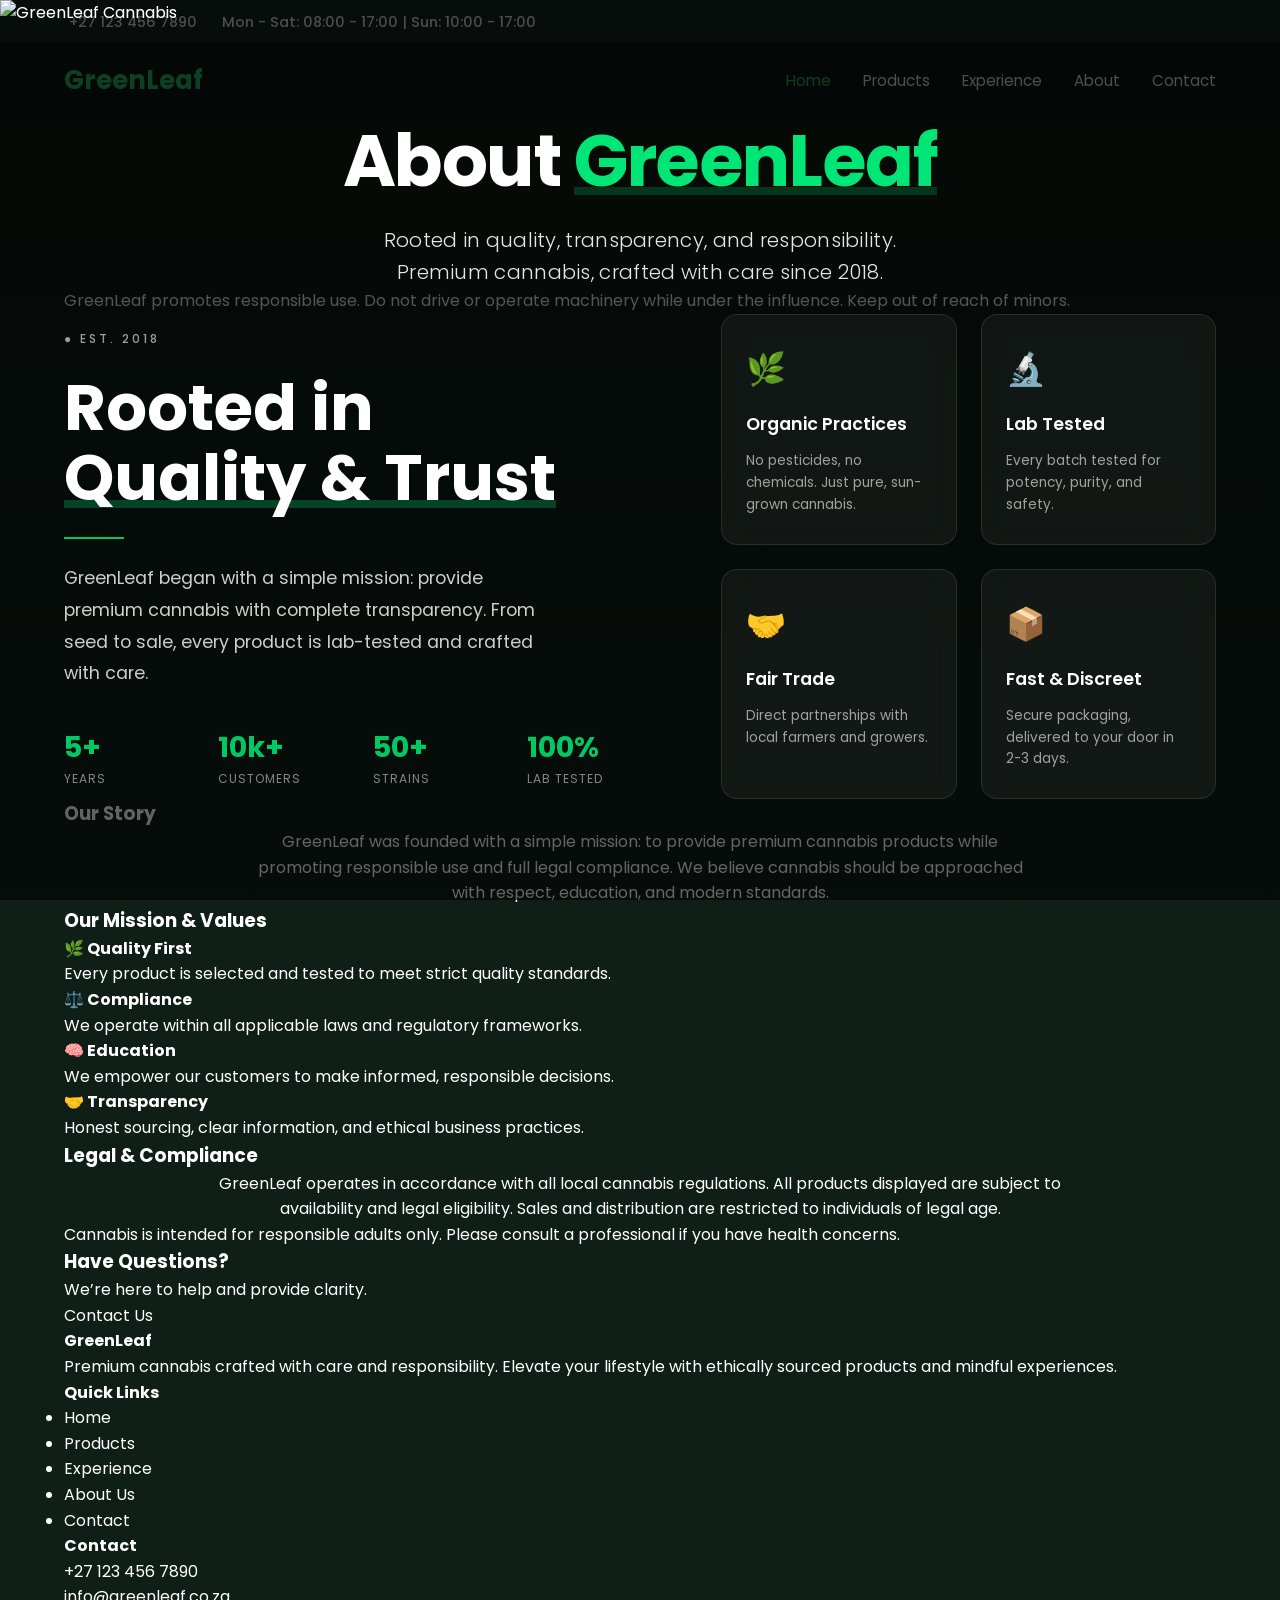
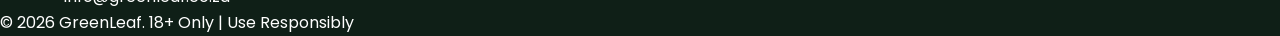
==== about.html @ 4f81a74d "Add files via upload" ====
<!DOCTYPE html>
<html lang="en">
<head>
  <meta charset="UTF-8">
  <meta name="viewport" content="width=device-width, initial-scale=1.0">
  <title>About Us | GreenLeaf</title>

  <link href="https://fonts.googleapis.com/css2?family=Poppins:wght@300;400;600;700&display=swap" rel="stylesheet">
  <link rel="stylesheet" href="css/style.css">

  <style>

    /* ================= RESET & BASE ================= */

/* ================= TOP HEADER AREA ================= */
.top-header-area {
  background: #162a20; /* dark green */
  color: #fff;
  font-size: 0.9rem;
  padding: 0.4rem 0;
}

.top-header-container {
  display: flex;
  justify-content: space-between;
  align-items: center;
  flex-wrap: wrap;
}

/* Left Side */
.top-left a, .top-left span {
  color: #fff;
  text-decoration: none;
  margin-right: 1rem;
  display: inline-flex;
  align-items: center;
  gap: 0.3rem;
  font-weight: 500;
}

.top-left a:hover {
  color: #2ecc71;
}

/* Right Side */
.top-right a {
  color: #fff;
  margin-left: 1rem;
  font-size: 1.1rem;
  transition: transform 0.3s, color 0.3s;
}

.top-right a:hover {
  color: #2ecc71;
  transform: scale(1.2);
}

/* Responsive: Stack on Mobile */
@media (max-width: 768px) {
  .top-header-container {
    flex-direction: column;
    gap: 0.5rem;
    text-align: center;
  }
  .top-right a {
    margin-left: 0.5rem;
  }
  .top-left a, .top-left span {
    margin-right: 0.5rem;
  }
}


/* ================= HAMBURGER ================= */
.hamburger {
  display: none;
  flex-direction: column;
  cursor: pointer;
  gap: 5px;
}

.hamburger span {
  width: 25px;
  height: 3px;
  background: #2ecc71;
  border-radius: 5px;
}

/* ================= MOBILE NAV ================= */
@media (max-width: 768px) {
  .hamburger {
    display: flex;
  }

  nav {
    position: absolute;
    top: 70px;
    right: 0;
    background: #0b1711;
    width: 100%;
    display: none;
  }

  nav.active {
    display: block;
  }

  .nav-links {
    flex-direction: column;
    padding: 2rem;
    gap: 1.5rem;
  }
}

* {
  margin: 0;
  padding: 0;
  box-sizing: border-box;
}

body {
  font-family: 'Poppins', sans-serif;
  background-color: #0f1f17;
  color: #ffffff;
  line-height: 1.6;
}

a {
  text-decoration: none;
  color: inherit;
}

img {
  width: 100%;
  display: block;
}

.container {
  width: 90%;
  max-width: 1200px;
  margin: auto;
}






/* ================= HEADER ================= */
.header {
  background: #0b1711;
  border-bottom: 1px solid rgba(255,255,255,0.05);
}

.nav {
  display: flex;
  justify-content: space-between;
  align-items: center;
  padding: 1.2rem 0;
}

.logo {
  font-size: 1.6rem;
  font-weight: 700;
  color: #2ecc71;
}

.nav-links {
  display: flex;
  gap: 2rem;
  list-style: none;
}

.nav-links a {
  font-size: 0.95rem;
  transition: color 0.3s;
}

.nav-links a:hover,
.nav-links .active {
  color: #2ecc71;
}



    /* ================= ABOUT HERO ================= */
.about-hero {
  position: relative;
  min-height: 100vh;
  background: #0a0a0a;
  display: flex;
  align-items: center;
  overflow: hidden;
}

/* Background Image */
.aboutt-image {
  position: absolute;
  top: 0;
  left: 0;
  width: 100%;
  height: 100%;
  z-index: 1;
}

.aboutt-image img {
  width: 100%;
  height: 100%;
  object-fit: cover;
}

.aboutt-overlay {
  position: absolute;
  top: 0;
  left: 0;
  width: 100%;
  height: 100%;
  background: linear-gradient(
    to right,
    rgba(10, 10, 10, 0.95) 0%,
    rgba(10, 10, 10, 0.8) 50%,
    rgba(10, 10, 10, 0.6) 100%
  );
}

/* Container */
.aboutt-container {
  position: relative;
  max-width: 1400px;
  margin: 0 auto;
  padding: 0 4rem;
  width: 100%;
  z-index: 10;
}

/* Grid Layout */
.about-grid {
  display: grid;
  grid-template-columns: 1.2fr 1fr;
  gap: 4rem;
  align-items: center;
}

/* ========== LEFT COLUMN - STORY ========== */
.about-story {
  color: white;
}

.about-badge {
  display: inline-block;
  font-size: 0.75rem;
  text-transform: uppercase;
  letter-spacing: 3px;
  color: rgba(255, 255, 255, 0.6);
  margin-bottom: 1.5rem;
  font-weight: 500;
}

.about-title {
  font-size: clamp(2.5rem, 5vw, 4rem);
  font-weight: 700;
  line-height: 1.1;
  margin-bottom: 1.5rem;
  color: white;
}

.about-highlight {
  position: relative;
  display: inline-block;
  color: #ffffff;
}

.about-highlight::after {
  content: '';
  position: absolute;
  bottom: 5px;
  left: 0;
  width: 100%;
  height: 8px;
  background: rgba(0, 200, 100, 0.3);
  z-index: -1;
}

.about-divider {
  width: 60px;
  height: 2px;
  background: #00c864;
  margin: 1.5rem 0;
}

.about-description {
  font-size: 1.1rem;
  line-height: 1.8;
  color: rgba(255, 255, 255, 0.8);
  margin-bottom: 2.5rem;
  max-width: 500px;
}

/* Stats */
.about-stats {
  display: grid;
  grid-template-columns: repeat(4, 1fr);
  gap: 1.5rem;
  margin-top: 2rem;
}

.stat-item {
  display: flex;
  flex-direction: column;
}

.stat-number {
  font-size: 1.8rem;
  font-weight: 700;
  color: #00c864;
  line-height: 1.2;
}

.stat-label {
  font-size: 0.75rem;
  text-transform: uppercase;
  letter-spacing: 1px;
  color: rgba(255, 255, 255, 0.5);
  margin-top: 0.25rem;
}

/* ========== RIGHT COLUMN - VALUES ========== */
.about-values {
  display: grid;
  grid-template-columns: repeat(2, 1fr);
  gap: 1.5rem;
}

.value-card {
  background: rgba(255, 255, 255, 0.05);
  backdrop-filter: blur(10px);
  border: 1px solid rgba(255, 255, 255, 0.1);
  padding: 1.75rem 1.5rem;
  border-radius: 16px;
  transition: all 0.3s ease;
}

.value-card:hover {
  background: rgba(255, 255, 255, 0.08);
  border-color: rgba(255, 255, 255, 0.2);
  transform: translateY(-5px);
}

.value-icon {
  font-size: 2rem;
  margin-bottom: 1rem;
}

.value-card h3 {
  font-size: 1.1rem;
  font-weight: 600;
  color: white;
  margin-bottom: 0.75rem;
}

.value-card p {
  font-size: 0.85rem;
  line-height: 1.6;
  color: rgba(255, 255, 255, 0.6);
}

/* ========== SCROLL INDICATOR ========== */
.scroll-indicator {
  position: absolute;
  bottom: 2rem;
  left: 50%;
  transform: translateX(-50%);
  display: flex;
  flex-direction: column;
  align-items: center;
  gap: 0.5rem;
  z-index: 20;
  color: rgba(255, 255, 255, 0.5);
  font-size: 0.7rem;
  letter-spacing: 2px;
  text-transform: uppercase;
}

.scroll-line {
  width: 1px;
  height: 40px;
  background: rgba(255, 255, 255, 0.3);
  position: relative;
  overflow: hidden;
}

.scroll-line::after {
  content: '';
  position: absolute;
  top: 0;
  left: 0;
  width: 100%;
  height: 100%;
  background: white;
  animation: scrollDown 2s ease-in-out infinite;
}

@keyframes scrollDown {
  0% { transform: translateY(-100%); }
  50% { transform: translateY(0); }
  100% { transform: translateY(100%); }
}

/* ========== RESPONSIVE ========== */
@media (max-width: 1024px) {
  .aboutt-container {
    padding: 0 2rem;
  }
  
  .about-grid {
    grid-template-columns: 1fr;
    gap: 3rem;
  }
  
  .about-story {
    text-align: center;
    max-width: 600px;
    margin: 0 auto;
  }
  
  .about-divider {
    margin-left: auto;
    margin-right: auto;
  }
  
  .about-description {
    margin-left: auto;
    margin-right: auto;
  }
  
  .about-stats {
    justify-content: center;
  }
  
  .about-values {
    max-width: 600px;
    margin: 0 auto;
  }
}

@media (max-width: 768px) {
  .aboutt-hero {
    min-height: auto;
    padding: 6rem 0;
  }
  
  .aboutt-container {
    padding: 0 1.5rem;
  }
  
  .about-title {
    font-size: 2.2rem;
  }
  
  .about-stats {
    grid-template-columns: repeat(2, 1fr);
    gap: 2rem;
  }
  
  .about-values {
    grid-template-columns: 1fr;
  }
  
  .scroll-indicator {
    display: none;
  }
}

@media (max-width: 480px) {
  .about-hero {
    padding: 4rem 0;
  }
  
  .about-container {
    padding: 0 1.25rem;
  }
  
  .about-title {
    font-size: 1.8rem;
  }
  
  .about-description {
    font-size: 1rem;
  }
  
  .about-stats {
    grid-template-columns: 1fr;
    text-align: center;
  }
  
  .stat-item {
    align-items: center;
  }
}






/* about */ 
/* ================= ABOUT HERO ================= */
.intrro-bannner {
  position: relative;
  height: 70vh;
  min-height: 500px;
  display: flex;
  align-items: center;
  justify-content: center;
  overflow: hidden;

}

/* Background */
.bannner-media {
  position: absolute;
  top: 0;
  left: 0;
  width: 100%;
  height: 100%;
  z-index: 1;
}

.bannner-media img {
  width: 100%;
  height: 100%;
  object-fit: cover;
}

.media-shade {
  position: absolute;
  top: 0;
  left: 0;
  width: 100%;
  height: 100%;
  background: linear-gradient(
    to bottom,
    rgba(0, 0, 0, 0.7) 0%,
    rgba(0, 0, 0, 0.6) 100%
  );
}

/* Content */
.bannner-wrapper {
  position: relative;
  max-width: 800px;
  padding: 0 2rem;
  margin: 0 auto;
  text-align: center;
  z-index: 10;
}

.bannner-content {
  color: white;
}

.bannner-main-title {
  font-size: clamp(2.5rem, 6vw, 4.5rem);
  font-weight: 700;
  line-height: 1.1;
  margin-bottom: 1.5rem;
  letter-spacing: -0.02em;
}

.brannd-name {
  color: #00e676;
  position: relative;
  display: inline-block;
}

.brannd-name::after {
  content: '';
  position: absolute;
  bottom: 5px;
  left: 0;
  width: 100%;
  height: 8px;
  background: rgba(0, 230, 118, 0.2);
  z-index: -1;
}

.bannner-description {
  font-size: clamp(1rem, 3vw, 1.25rem);
  line-height: 1.6;
  color: rgba(255, 255, 255, 0.9);
  max-width: 600px;
  margin: 0 auto;
  font-weight: 300;
  letter-spacing: 0.3px;
}

/* Responsive */
@media (max-width: 768px) {
  .intro-bannner {
    height: 60vh;
    min-height: 400px;
  }
  
  .bannner-wrapper {
    padding: 0 1.5rem;
  }
  
  .bannner-description {
    font-size: 1rem;
  }
}

@media (max-width: 480px) {
  .intrro-bannner {
    height: 50vh;
    min-height: 350px;
  }
  
  .bannner-main-title {
    font-size: 2rem;
  }
  
  .bannner-wrapper {
    padding: 0 1.25rem;
  }
}





@media (max-width: 480px) {
  .about-hero {
    padding: 4rem 0;
  }
  
  .about-container {
    padding: 0 1.25rem;
  }
  
  .about-title {
    font-size: 1.8rem;
  }
  
  .about-description {
    font-size: 1rem;
  }
  
  .about-stats {
    grid-template-columns: 1fr;
    text-align: center;
  }
  
  .stat-item {
    align-items: center;
  }
}





@media (max-width: 768px) {
  .aboutt-hero {
    min-height: auto;
    padding: 6rem 0;
  }
  
  .aboutt-container {
    padding: 0 1.5rem;
  }
  
  .about-title {
    font-size: 2.2rem;
  }
  
  .about-stats {
    grid-template-columns: repeat(2, 1fr);
    gap: 2rem;
  }
  
  .about-values {
    grid-template-columns: 1fr;
  }
  
  .scroll-indicator {
    display: none;
  }
}



/* ========== RESPONSIVE ========== */
@media (max-width: 1024px) {
  .aboutt-container {
    padding: 0 2rem;
  }
  
  .about-grid {
    grid-template-columns: 1fr;
    gap: 3rem;
  }
  
  .about-story {
    text-align: center;
    max-width: 600px;
    margin: 0 auto;
  }
  
  .about-divider {
    margin-left: auto;
    margin-right: auto;
  }
  
  .about-description {
    margin-left: auto;
    margin-right: auto;
  }
  
  .about-stats {
    justify-content: center;
  }
  
  .about-values {
    max-width: 600px;
    margin: 0 auto;
  }
}


  </style>
</head>
<body>

  <!-- ================= HEADER ================= -->
 <!-- ================= TOP HEADER AREA ================= -->
<section class="top-header-area">
  <div class="container top-header-container">

    <!-- Left Side: Contact Info -->
    <div class="top-left">
      <a href="tel:+271234567890"><i class="fas fa-phone-alt"></i> +27 123 456 7890</a>
      <span><i class="fas fa-clock"></i> Mon - Sat: 08:00 - 17:00 | Sun: 10:00 - 17:00</span>
    </div>

    <!-- Right Side: Social Icons -->
    <div class="top-right">
      <a href="https://www.facebook.com/YourPage" target="_blank"><i class="fab fa-facebook-f"></i></a>
      <a href="https://www.tiktok.com/@YourPage" target="_blank"><i class="fab fa-tiktok"></i></a>
      <a href="https://wa.me/271234567890" target="_blank"><i class="fab fa-whatsapp"></i></a>
    </div>

  </div>
</section>


  <!-- ================= HEADER / NAV ================= -->
 <header class="header">
  <div class="container nav">
    <h1 class="logo">GreenLeaf</h1>

    <!-- Hamburger -->
    <div class="hamburger" id="hamburger">
      <span></span>
      <span></span>
      <span></span>
    </div>

    <nav id="nav-menu">
      <ul class="nav-links">
        <li><a href="index.html" class="active">Home</a></li>
        <li><a href="products.html">Products</a></li>
        <li><a href="experience.html">Experience</a></li>
        <li><a href="about.html">About</a></li>
        <li><a href="contact.html">Contact</a></li>
      </ul>
    </nav>
  </div>
</header>

<!-- ================= ABOUT HERO ================= -->
<section class="intrro-banner">
  <div class="bannner-media">
    <img src="./img/bowl-colorful-marmalades-with-cup-hot-tea-dark-surface.jpg" alt="GreenLeaf Cannabis">
    <div class="media-shade"></div>
  </div>
  
  <div class="bannner-wrapper">
    <div class="bannner-content">
      <h1 class="bannner-main-title">
        About <span class="brannd-name">GreenLeaf</span>
      </h1>
      <p class="bannner-description">
        Rooted in quality, transparency, and responsibility. 
        Premium cannabis, crafted with care since 2018.
      </p>
    </div>
  </div>
</section>


  <!-- ================= RESPONSIBLE USE ================= -->
  <section class="responsible">
    <div class="container">
      <p>
        GreenLeaf promotes responsible use. Do not drive or operate machinery while under
        the influence. Keep out of reach of minors.
      </p>
    </div>
  </section>

<!-- ================= ABOUT HERO ================= -->
<section class="aboutt-hero">
  <div class="aboutt-image">
    <img src="./img/2h-media-sQ9XS-kq1ms-unsplash.jpg" alt="GreenLeaf Cannabis">
    <div class="about-overlay"></div>
  </div>
  
  <div class="aboutt-container">
    <div class="about-grid">
      <!-- Left Column - Brand Story -->
      <div class="about-story">
        <span class="about-badge">● EST. 2018</span>
        <h1 class="about-title">
          Rooted in<br>
          <span class="about-highlight">Quality & Trust</span>
        </h1>
        <div class="about-divider"></div>
        <p class="about-description">
          GreenLeaf began with a simple mission: provide premium cannabis with complete transparency. 
          From seed to sale, every product is lab-tested and crafted with care.
        </p>
        
        <!-- Stats -->
        <div class="about-stats">
          <div class="stat-item">
            <span class="stat-number">5+</span>
            <span class="stat-label">Years</span>
          </div>
          <div class="stat-item">
            <span class="stat-number">10k+</span>
            <span class="stat-label">Customers</span>
          </div>
          <div class="stat-item">
            <span class="stat-number">50+</span>
            <span class="stat-label">Strains</span>
          </div>
          <div class="stat-item">
            <span class="stat-number">100%</span>
            <span class="stat-label">Lab Tested</span>
          </div>
        </div>
      </div>

      <!-- Right Column - Values Cards -->
      <div class="about-values">
        <div class="value-card">
          <div class="value-icon">🌿</div>
          <h3>Organic Practices</h3>
          <p>No pesticides, no chemicals. Just pure, sun-grown cannabis.</p>
        </div>
        
        <div class="value-card">
          <div class="value-icon">🔬</div>
          <h3>Lab Tested</h3>
          <p>Every batch tested for potency, purity, and safety.</p>
        </div>
        
        <div class="value-card">
          <div class="value-icon">🤝</div>
          <h3>Fair Trade</h3>
          <p>Direct partnerships with local farmers and growers.</p>
        </div>
        
        <div class="value-card">
          <div class="value-icon">📦</div>
          <h3>Fast & Discreet</h3>
          <p>Secure packaging, delivered to your door in 2-3 days.</p>
        </div>
      </div>
    </div>
  </div>


</section>


  <!-- ================= OUR STORY ================= -->
  <section class="featured">
    <div class="container">
      <h3 class="section-title">Our Story</h3>
      <p style="max-width: 800px; margin: auto; text-align: center;">
        GreenLeaf was founded with a simple mission: to provide premium cannabis
        products while promoting responsible use and full legal compliance.
        We believe cannabis should be approached with respect, education,
        and modern standards.
      </p>
    </div>
  </section>

  <!-- ================= MISSION & VALUES ================= -->
  <section class="why-us">
    <div class="container">
      <h3 class="section-title">Our Mission & Values</h3>

      <div class="why-grid">
        <div class="why-card">
          <h4>🌿 Quality First</h4>
          <p>Every product is selected and tested to meet strict quality standards.</p>
        </div>

        <div class="why-card">
          <h4>⚖️ Compliance</h4>
          <p>We operate within all applicable laws and regulatory frameworks.</p>
        </div>

        <div class="why-card">
          <h4>🧠 Education</h4>
          <p>We empower our customers to make informed, responsible decisions.</p>
        </div>

        <div class="why-card">
          <h4>🤝 Transparency</h4>
          <p>Honest sourcing, clear information, and ethical business practices.</p>
        </div>
      </div>
    </div>
  </section>


  <!-- ================= LEGAL & COMPLIANCE ================= -->
  <section class="featured">
    <div class="container">
      <h3 class="section-title">Legal & Compliance</h3>
      <p style="max-width: 900px; margin: auto; text-align: center;">
        GreenLeaf operates in accordance with all local cannabis regulations.
        All products displayed are subject to availability and legal eligibility.
        Sales and distribution are restricted to individuals of legal age.
      </p>
    </div>
  </section>

 <!-- ================= RESPONSIBILITY ================= -->
  <section class="responsible">
    <div class="container">
      <p>
        Cannabis is intended for responsible adults only.
        Please consult a professional if you have health concerns.
      </p>
    </div>
  </section>


  <!-- ================= CTA ================= -->
  <section class="experience">
    <div class="container experience-content">
      <h3>Have Questions?</h3>
      <p>We’re here to help and provide clarity.</p>
      <a href="contact.html" class="btn primary">Contact Us</a>
    </div>
  </section>

 <!-- ================= FOOTER ================= -->
  <footer class="footer">
  <div class="container footer-grid">

    <!-- Column 1: About -->
    <div class="footer-about">
      <h4>GreenLeaf</h4>
      <p>
        Premium cannabis crafted with care and responsibility. Elevate your lifestyle with ethically sourced products and mindful experiences.
      </p>
    </div>

    <!-- Column 2: Quick Links -->
    <div class="footer-links">
      <h4>Quick Links</h4>
      <ul>
        <li><a href="index.html">Home</a></li>
        <li><a href="products.html">Products</a></li>
        <li><a href="experience.html">Experience</a></li>
        <li><a href="about.html">About Us</a></li>
        <li><a href="contact.html">Contact</a></li>
      </ul>
    </div>

    <!-- Column 3: Contact -->
    <div class="footer-contact">
      <h4>Contact</h4>
      <p><i class="fas fa-phone-alt"></i> +27 123 456 7890</p>
      <p><i class="fas fa-envelope"></i> info@greenleaf.co.za</p>
      
        <a href="https://www.facebook.com/YourPage" target="_blank"><i class="fab fa-facebook-f"></i></a>
        <a href="https://www.tiktok.com/@YourPage" target="_blank"><i class="fab fa-tiktok"></i></a>
        <a href="https://wa.me/271234567890" target="_blank"><i class="fab fa-whatsapp"></i></a>
      
    </div>

  </div>

  <!-- Bottom Bar -->
  <div class="footer-bottom">
    <p>© 2026 GreenLeaf. 18+ Only | Use Responsibly</p>
  </div>
</footer>
 


  <script src="js/main.js"></script>
</body>
</html>
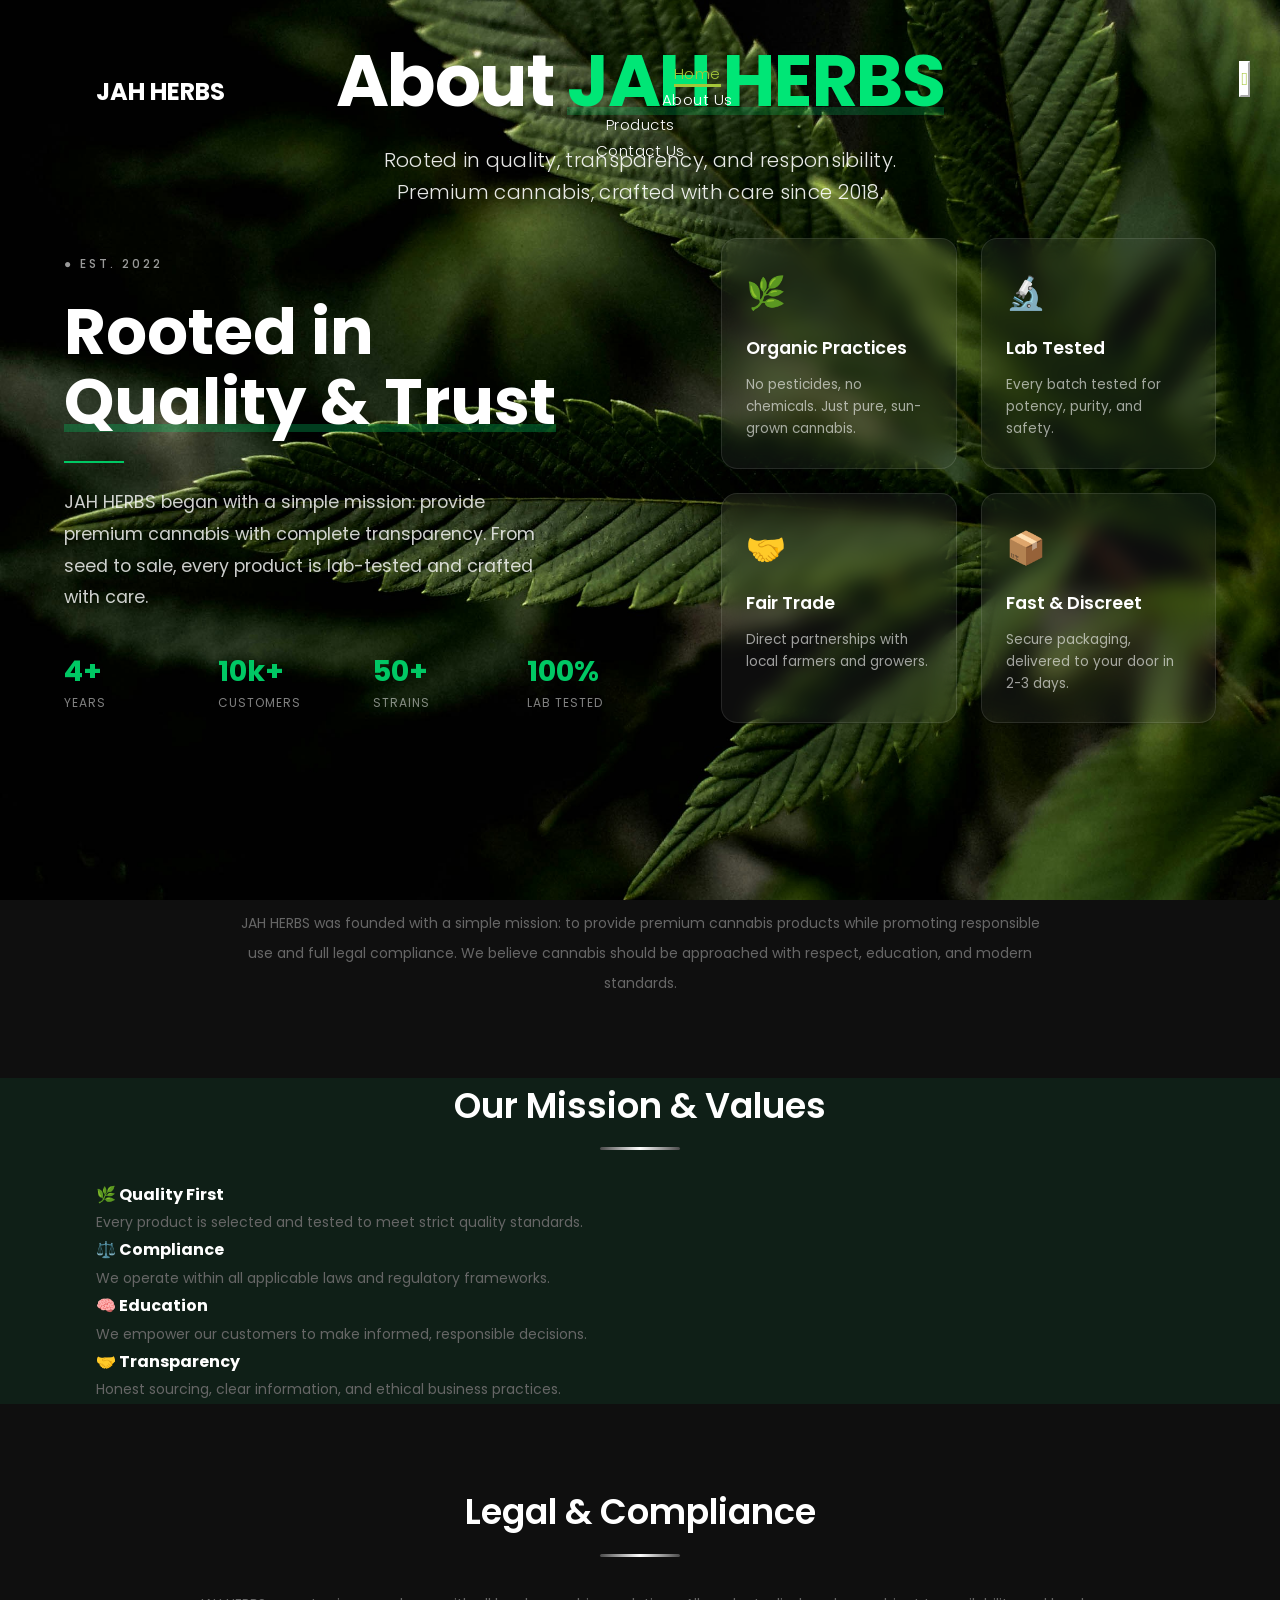
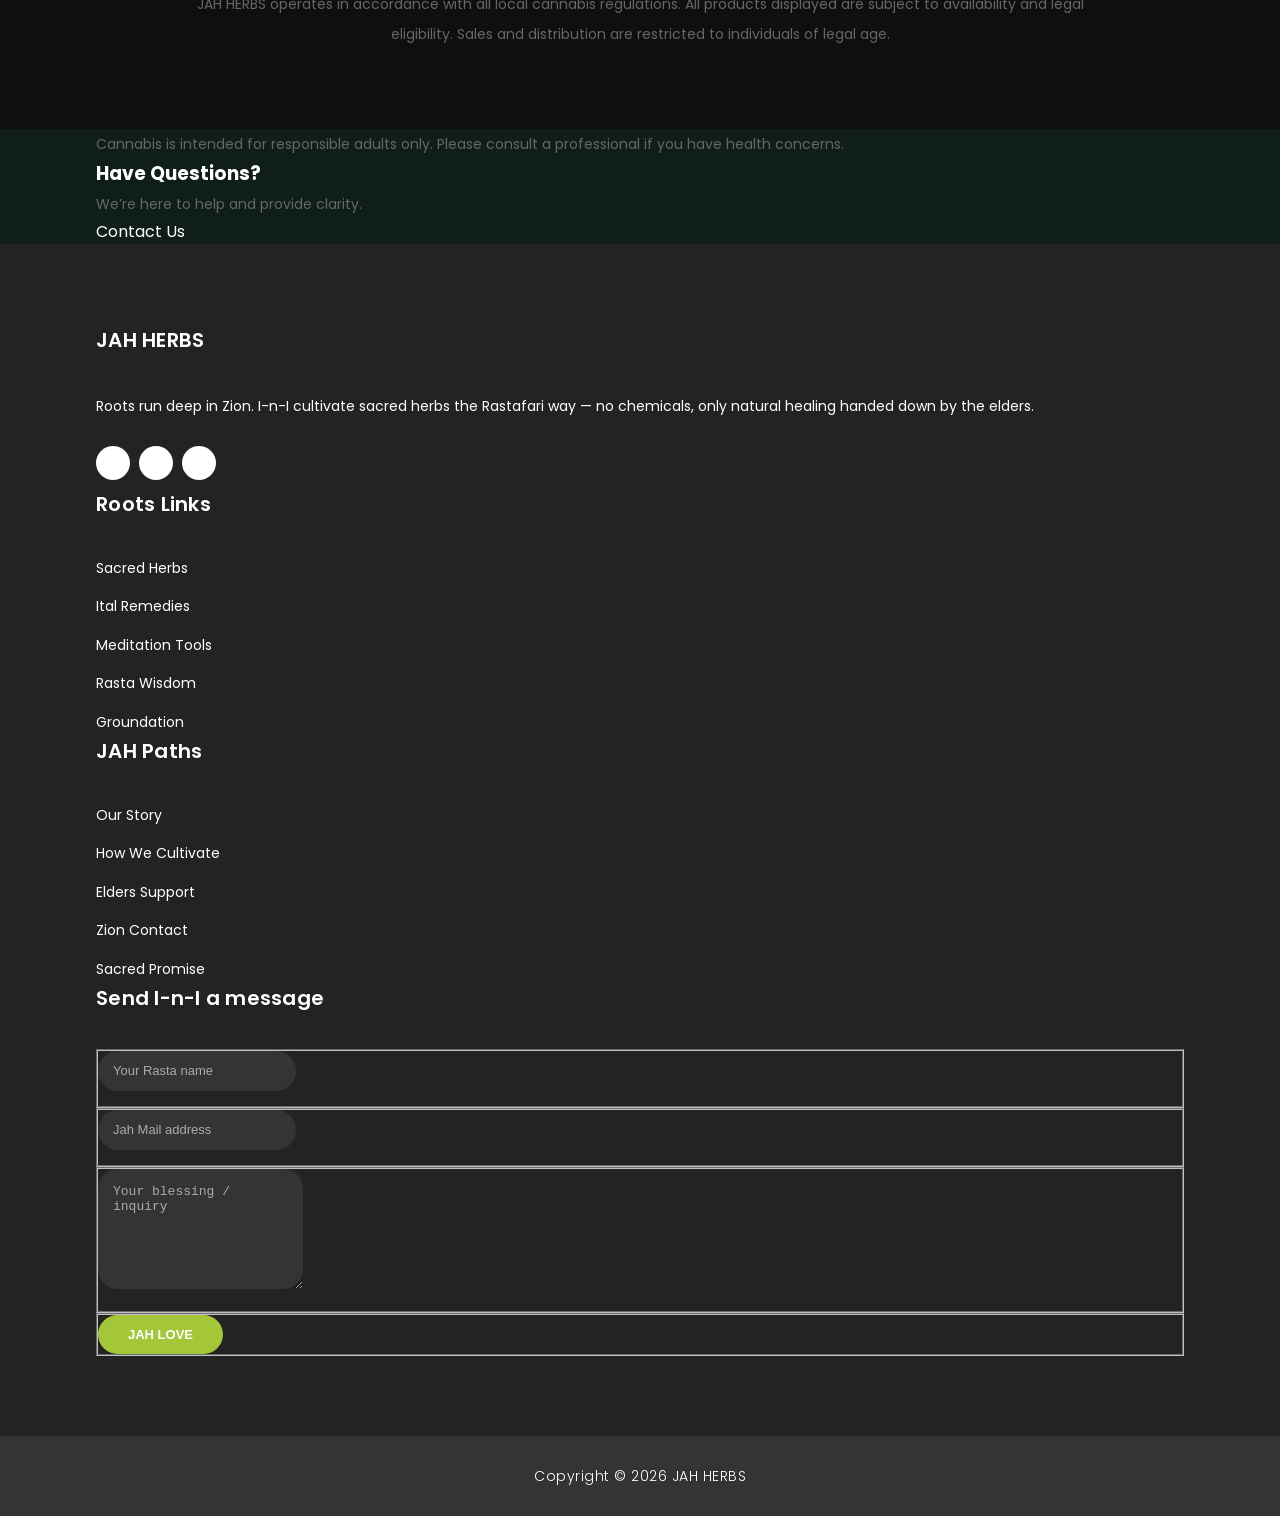
==== commit fb4a4275: "Update about.html" ====
--- a/about.html
+++ b/about.html
@@ -3,7 +3,7 @@
 <head>
   <meta charset="UTF-8">
   <meta name="viewport" content="width=device-width, initial-scale=1.0">
-  <title>About Us | GreenLeaf</title>
+  <title>About Us | JAH HERBS</title>
 
   <link href="https://fonts.googleapis.com/css2?family=Poppins:wght@300;400;600;700&display=swap" rel="stylesheet">
   <link rel="stylesheet" href="css/style.css">
@@ -739,15 +739,15 @@
 
     <!-- Left Side: Contact Info -->
     <div class="top-left">
-      <a href="tel:+271234567890"><i class="fas fa-phone-alt"></i> +27 123 456 7890</a>
-      <span><i class="fas fa-clock"></i> Mon - Sat: 08:00 - 17:00 | Sun: 10:00 - 17:00</span>
+      <a href="tel:+271234567890"><i class="fas fa-phone-alt"></i> +27 71 749 0903</a>
+      <span><i class="fas fa-clock"></i> Mon - Sat: 10:00 - 22:00 | Sun: 10:00 - 22:00</span>
     </div>
 
     <!-- Right Side: Social Icons -->
     <div class="top-right">
       <a href="https://www.facebook.com/YourPage" target="_blank"><i class="fab fa-facebook-f"></i></a>
       <a href="https://www.tiktok.com/@YourPage" target="_blank"><i class="fab fa-tiktok"></i></a>
-      <a href="https://wa.me/271234567890" target="_blank"><i class="fab fa-whatsapp"></i></a>
+      <a href="https://wa.me/+27746311700?text=I%20want%20to%20place%20an%20order" target="_blank"><i class="fab fa-whatsapp"></i></a>
     </div>
 
   </div>
@@ -755,29 +755,35 @@
 
 
   <!-- ================= HEADER / NAV ================= -->
- <header class="header">
-  <div class="container nav">
-    <h1 class="logo">GreenLeaf</h1>
-
-    <!-- Hamburger -->
-    <div class="hamburger" id="hamburger">
-      <span></span>
-      <span></span>
-      <span></span>
-    </div>
-
-    <nav id="nav-menu">
-      <ul class="nav-links">
-        <li><a href="index.html" class="active">Home</a></li>
-        <li><a href="products.html">Products</a></li>
-        <li><a href="experience.html">Experience</a></li>
-        <li><a href="about.html">About</a></li>
-        <li><a href="contact.html">Contact</a></li>
-      </ul>
-    </nav>
-  </div>
-</header>
-
+ <header class="">
+      <nav class="navbar navbar-expand-lg">
+        <div class="container">
+          <a class="navbar-brand" href="index.html"><h2>JAH HERBS</h2></a>
+          <button class="navbar-toggler" type="button" data-toggle="collapse" data-target="#navbarResponsive" aria-controls="navbarResponsive" aria-expanded="false" aria-label="Toggle navigation">
+            <span class="navbar-toggler-icon"></span>
+          </button>
+          <div class="collapse navbar-collapse" id="navbarResponsive">
+            <ul class="navbar-nav ml-auto">
+              <li class="nav-item active">
+                <a class="nav-link" href="index.html">Home
+                
+                </a>
+              </li>
+              <li class="nav-item">
+                <a class="nav-link" href="about.html">About Us</a>
+              </li>  
+              <li class="nav-item">
+                <a class="nav-link" href="products.html">Products</a>
+              </li>                          
+              <li class="nav-item">
+                <a class="nav-link" href="contact.html">Contact Us</a>
+              </li>
+             
+            </ul>
+          </div>
+        </div>
+      </nav>
+    </header>
 <!-- ================= ABOUT HERO ================= -->
 <section class="intrro-banner">
   <div class="bannner-media">
@@ -788,7 +794,7 @@
   <div class="bannner-wrapper">
     <div class="bannner-content">
       <h1 class="bannner-main-title">
-        About <span class="brannd-name">GreenLeaf</span>
+        About <span class="brannd-name">JAH HERBS</span>
       </h1>
       <p class="bannner-description">
         Rooted in quality, transparency, and responsibility. 
@@ -803,7 +809,7 @@
   <section class="responsible">
     <div class="container">
       <p>
-        GreenLeaf promotes responsible use. Do not drive or operate machinery while under
+        JAH HERBS promotes responsible use. Do not drive or operate machinery while under
         the influence. Keep out of reach of minors.
       </p>
     </div>
@@ -820,21 +826,21 @@
     <div class="about-grid">
       <!-- Left Column - Brand Story -->
       <div class="about-story">
-        <span class="about-badge">● EST. 2018</span>
+        <span class="about-badge">● EST. 2022</span>
         <h1 class="about-title">
           Rooted in<br>
           <span class="about-highlight">Quality & Trust</span>
         </h1>
         <div class="about-divider"></div>
         <p class="about-description">
-          GreenLeaf began with a simple mission: provide premium cannabis with complete transparency. 
+          JAH HERBS began with a simple mission: provide premium cannabis with complete transparency. 
           From seed to sale, every product is lab-tested and crafted with care.
         </p>
         
         <!-- Stats -->
         <div class="about-stats">
           <div class="stat-item">
-            <span class="stat-number">5+</span>
+            <span class="stat-number">4+</span>
             <span class="stat-label">Years</span>
           </div>
           <div class="stat-item">
@@ -890,7 +896,7 @@
     <div class="container">
       <h3 class="section-title">Our Story</h3>
       <p style="max-width: 800px; margin: auto; text-align: center;">
-        GreenLeaf was founded with a simple mission: to provide premium cannabis
+        JAH HERBS was founded with a simple mission: to provide premium cannabis
         products while promoting responsible use and full legal compliance.
         We believe cannabis should be approached with respect, education,
         and modern standards.
@@ -933,7 +939,7 @@
     <div class="container">
       <h3 class="section-title">Legal & Compliance</h3>
       <p style="max-width: 900px; margin: auto; text-align: center;">
-        GreenLeaf operates in accordance with all local cannabis regulations.
+        JAH HERBS operates in accordance with all local cannabis regulations.
         All products displayed are subject to availability and legal eligibility.
         Sales and distribution are restricted to individuals of legal age.
       </p>
@@ -960,52 +966,105 @@
     </div>
   </section>
 
- <!-- ================= FOOTER ================= -->
-  <footer class="footer">
-  <div class="container footer-grid">
-
-    <!-- Column 1: About -->
-    <div class="footer-about">
-      <h4>GreenLeaf</h4>
-      <p>
-        Premium cannabis crafted with care and responsibility. Elevate your lifestyle with ethically sourced products and mindful experiences.
-      </p>
+ <!-- Footer Starts Here -->
+    <footer>
+      <div class="container">
+        <div class="row">
+          <div class="col-md-3 footer-item">
+            <h4>JAH HERBS</h4>
+            <p>Roots run deep in Zion. I-n-I cultivate sacred herbs the Rastafari way — no chemicals, only natural healing handed down by the elders.</p>
+            <ul class="social-icons">
+              <li><a rel="nofollow" href="https://fb.com/templatemo" target="_blank"><i class="fa fa-facebook"></i></a></li>
+              <li><a href="#"><i class="fa fa-instagram"></i></a></li>
+              <li><a href="https://wa.me/+27746311700?text=I%20want%20to%20place%20an%20order"><i class="fa fa-whatsapp"></i></a></li>
+            </ul>
+          </div>
+          <div class="col-md-3 footer-item">
+            <h4>Roots Links</h4>
+            <ul class="menu-list">
+              <li><a href="#">Sacred Herbs</a></li>
+              <li><a href="#">Ital Remedies</a></li>
+              <li><a href="#">Meditation Tools</a></li>
+              <li><a href="#">Rasta Wisdom</a></li>
+              <li><a href="#">Groundation</a></li>
+            </ul>
+          </div>
+          <div class="col-md-3 footer-item">
+            <h4>JAH Paths</h4>
+            <ul class="menu-list">
+              <li><a href="#">Our Story</a></li>
+              <li><a href="#">How We Cultivate</a></li>
+              <li><a href="#">Elders Support</a></li>
+              <li><a href="#">Zion Contact</a></li>
+              <li><a href="#">Sacred Promise</a></li>
+            </ul>
+          </div>
+          <div class="col-md-3 footer-item last-item">
+            <h4>Send I-n-I a message</h4>
+            <div class="contact-form">
+              <form id="contact footer-contact" action="" method="post">
+                <div class="row">
+                  <div class="col-lg-12 col-md-12 col-sm-12">
+                    <fieldset>
+                      <input name="name" type="text" class="form-control" id="name" placeholder="Your Rasta name" required="">
+                    </fieldset>
+                  </div>
+                  <div class="col-lg-12 col-md-12 col-sm-12">
+                    <fieldset>
+                      <input name="email" type="text" class="form-control" id="email" pattern="[^ @]*@[^ @]*" placeholder="Jah Mail address" required="">
+                    </fieldset>
+                  </div>
+                  <div class="col-lg-12">
+                    <fieldset>
+                      <textarea name="message" rows="6" class="form-control" id="message" placeholder="Your blessing / inquiry" required=""></textarea>
+                    </fieldset>
+                  </div>
+                  <div class="col-lg-12">
+                    <fieldset>
+                      <button type="submit" id="form-submit" class="filled-button">JAH LOVE</button>
+                    </fieldset>
+                  </div>
+                </div>
+              </form>
+            </div>
+          </div>
+        </div>
+      </div>
+    </footer>
+    <div class="sub-footer">
+      <div class="container">
+        <div class="row">
+          <div class="col-md-12">
+            <p>Copyright &copy; 2026 JAH HERBS
+            
+           </p>
+          </div>
+        </div>
+      </div>
     </div>
 
-    <!-- Column 2: Quick Links -->
-    <div class="footer-links">
-      <h4>Quick Links</h4>
-      <ul>
-        <li><a href="index.html">Home</a></li>
-        <li><a href="products.html">Products</a></li>
-        <li><a href="experience.html">Experience</a></li>
-        <li><a href="about.html">About Us</a></li>
-        <li><a href="contact.html">Contact</a></li>
-      </ul>
-    </div>
-
-    <!-- Column 3: Contact -->
-    <div class="footer-contact">
-      <h4>Contact</h4>
-      <p><i class="fas fa-phone-alt"></i> +27 123 456 7890</p>
-      <p><i class="fas fa-envelope"></i> info@greenleaf.co.za</p>
-      
-        <a href="https://www.facebook.com/YourPage" target="_blank"><i class="fab fa-facebook-f"></i></a>
-        <a href="https://www.tiktok.com/@YourPage" target="_blank"><i class="fab fa-tiktok"></i></a>
-        <a href="https://wa.me/271234567890" target="_blank"><i class="fab fa-whatsapp"></i></a>
-      
-    </div>
-
-  </div>
-
-  <!-- Bottom Bar -->
-  <div class="footer-bottom">
-    <p>© 2026 GreenLeaf. 18+ Only | Use Responsibly</p>
-  </div>
-</footer>
- 
-
-
-  <script src="js/main.js"></script>
+    <!-- Bootstrap core JavaScript -->
+    <script src="vendor/jquery/jquery.min.js"></script>
+    <script src="vendor/bootstrap/js/bootstrap.bundle.min.js"></script>
+
+    <!-- Additional Scripts -->
+    <script src="./js/custom.js"></script>
+    <script src="./js/owl.js"></script>
+    <script src="./js/slick.js"></script>
+    <script src="./js/accordions.js"></script>
+
+    <script language = "text/Javascript"> 
+      cleared[0] = cleared[1] = cleared[2] = 0; //set a cleared flag for each field
+      function clearField(t){                   //declaring the array outside of the
+      if(! cleared[t.id]){                      // function makes it static and global
+          cleared[t.id] = 1;  // you could use true and false, but that's more typing
+          t.value='';         // with more chance of typos
+          t.style.color='#fff';
+          }
+      }
+    </script>
+
+  <script src="./js/main.js"></script>
 </body>
 </html>
+
--- a/css/style.css
+++ b/css/style.css
@@ -0,0 +1,1978 @@
+
+body {
+  font-family: 'Poppins', sans-serif;
+  overflow-x: hidden;
+  text-rendering: optimizeLegibility;
+  -webkit-font-smoothing: antialiased;
+  -moz-osx-font-smoothing: grayscale;
+}
+p {
+	margin-bottom: 0px;
+	font-size: 14px;
+	color: #666666;
+	line-height: 30px;
+}
+a {
+	text-decoration: none!important;
+}
+ul {
+	padding: 0;
+	margin: 0;
+	list-style: none;
+}
+
+h1,h2,h3,h4,h5,h6 {
+	margin: 0px;
+}
+
+a.filled-button {
+	background-color: #a4c639;
+	color: #fff;
+	font-size: 13px;
+	text-transform: uppercase;
+	font-weight: 700;
+	padding: 12px 30px;
+	border-radius: 30px;
+	display: inline-block;
+	transition: all 0.3s;
+}
+
+a.filled-button:hover {
+	background-color: #fff;
+	color: #a4c639;
+}
+
+a.border-button {
+	background-color: transparent;
+	color: #fff;
+	border: 2px solid #fff;
+	font-size: 13px;
+	text-transform: uppercase;
+	font-weight: 700;
+	padding: 10px 28px;
+	border-radius: 30px;
+	display: inline-block;
+	transition: all 0.3s;
+}
+
+a.border-button:hover {
+	background-color: #fff;
+	color: #a4c639;
+}
+
+.section-heading {
+	text-align: center;
+	margin-bottom: 80px;
+}
+
+.section-heading h2 {
+	font-size: 36px;
+	font-weight: 600;
+	color: #1e1e1e;
+}
+
+.section-heading em {
+	font-style: normal;
+	color: #a4c639;
+}
+
+.section-heading span {
+	display: block;
+	margin-top: 15px;
+	text-transform: uppercase;
+	font-size: 15px;
+	color: #666;
+	letter-spacing: 1px;
+}
+
+#preloader {
+  overflow: hidden;
+  background: #a4c639;
+  left: 0;
+  right: 0;
+  top: 0;
+  bottom: 0;
+  position: fixed;
+  z-index: 9999999;
+  color: #fff;
+}
+
+#preloader .jumper {
+  left: 0;
+  top: 0;
+  right: 0;
+  bottom: 0;
+  display: block;
+  position: absolute;
+  margin: auto;
+  width: 50px;
+  height: 50px;
+}
+
+#preloader .jumper > div {
+  background-color: #fff;
+  width: 10px;
+  height: 10px;
+  border-radius: 100%;
+  -webkit-animation-fill-mode: both;
+  animation-fill-mode: both;
+  position: absolute;
+  opacity: 0;
+  width: 50px;
+  height: 50px;
+  -webkit-animation: jumper 1s 0s linear infinite;
+  animation: jumper 1s 0s linear infinite;
+}
+
+#preloader .jumper > div:nth-child(2) {
+  -webkit-animation-delay: 0.33333s;
+  animation-delay: 0.33333s;
+}
+
+#preloader .jumper > div:nth-child(3) {
+  -webkit-animation-delay: 0.66666s;
+  animation-delay: 0.66666s;
+}
+
+@-webkit-keyframes jumper {
+  0% {
+    opacity: 0;
+    -webkit-transform: scale(0);
+    transform: scale(0);
+  }
+  5% {
+    opacity: 1;
+  }
+  100% {
+    -webkit-transform: scale(1);
+    transform: scale(1);
+    opacity: 0;
+  }
+}
+
+@keyframes jumper {
+  0% {
+    opacity: 0;
+    -webkit-transform: scale(0);
+    transform: scale(0);
+  }
+  5% {
+    opacity: 1;
+  }
+  100% {
+    opacity: 0;
+  }
+}
+
+/* Sub Header Style */
+
+.sub-header {
+	background-color: #a4c639;
+	height: 46px;
+	line-height: 46px;
+}
+
+.sub-header ul li {
+	display: inline-block;
+}
+
+.sub-header ul.left-info li {
+	border-left: 1px solid rgba(250,250,250,0.3);
+	padding: 0px 20px;
+}
+
+.sub-header ul.left-info li:last-child {
+	border-right: 1px solid rgba(250,250,250,0.3);
+}
+
+.sub-header ul.left-info li i {
+	margin-right: 10px;
+	font-size: 18px;
+}
+
+.sub-header ul.left-info li a {
+	color: #fff;
+	font-size: 14px;
+	font-weight: 600;
+}
+
+.sub-header ul.right-icons {
+	float: right;
+}
+
+.sub-header ul.right-icons li {
+	margin-right: -4px;
+	width: 46px;
+	display: inline-block;
+	text-align: center;
+	border-right: 1px solid rgba(250,250,250,0.3);
+}
+
+.sub-header ul.right-icons li:first-child {
+	border-left: 1px solid rgba(250,250,250,0.3);
+}
+
+.sub-header ul.right-icons li a {
+	color: #fff;
+	transition: all 0.3s;
+}
+
+.sub-header ul.right-icons li a:hover {
+	opacity: 0.75;
+}
+
+
+
+/* Header Style */
+header {
+	position: absolute;
+	z-index: 99999;
+	width: 100%;
+	background-color: transparent!important;
+	height: 80px;
+	-webkit-transition: all 0.3s ease-in-out 0s;
+    -moz-transition: all 0.3s ease-in-out 0s;
+    -o-transition: all 0.3s ease-in-out 0s;
+    transition: all 0.3s ease-in-out 0s;
+}
+header .navbar {
+	padding: 20px 0px;
+}
+.background-header .navbar {
+	padding: 10px 0px;
+}
+.background-header {
+	top: 0;
+	position: fixed;
+	background-color: #fff!important;
+	box-shadow: 0px 1px 10px rgba(0,0,0,0.1);
+}
+.background-header .navbar-brand h2 {
+	color: #a4c639!important;
+}
+.background-header .navbar-nav a.nav-link {
+	color: #1e1e1e!important;
+}
+.background-header .navbar-nav .nav-link:hover,
+.background-header .navbar-nav .active>.nav-link,
+.background-header .navbar-nav .nav-link.current,
+.background-header .navbar-nav .nav-link.show,
+.background-header .navbar-nav .show>.nav-link {
+	color: #a4c639!important;
+}
+.navbar .navbar-brand {
+	float: 	left;
+	margin-top: 12px;
+	outline: none;
+}
+.navbar .navbar-brand h2 {
+	color: #fff;
+	text-transform: uppercase;
+	font-size: 24px;
+	font-weight: 700;
+	-webkit-transition: all .3s ease 0s;
+    -moz-transition: all .3s ease 0s;
+    -o-transition: all .3s ease 0s;
+    transition: all .3s ease 0s;
+}
+.navbar .navbar-brand h2 em {
+	font-style: normal;
+	font-size: 16px;
+}
+#navbarResponsive {
+	z-index: 999;
+}
+.navbar-collapse {
+	text-align: center;
+}
+.navbar .navbar-nav .nav-item {
+	margin: 0px 15px;
+}
+.navbar .navbar-nav a.nav-link {
+	text-transform: capitalize;
+	font-size: 15px;
+	font-weight: 300;
+	letter-spacing: 0.5px;
+	color: #fff;
+	transition: all 0.5s;
+	margin-top: 5px;
+}
+.navbar .navbar-nav .nav-link:hover,
+.navbar .navbar-nav .active>.nav-link,
+.navbar .navbar-nav .nav-link.current,
+.navbar .navbar-nav .nav-link.show,
+.navbar .navbar-nav .show>.nav-link {
+	color: #a4c639;
+	border-bottom: 3px solid #a4c639;
+}
+.navbar .navbar-toggler-icon {
+	background-image: none;
+}
+.navbar .navbar-toggler {
+	border-color: #fff;
+	background-color: #fff;	
+	height: 36px;
+	outline: none;
+	border-radius: 0px;
+	position: absolute;
+	right: 30px;
+	top: 20px;
+}
+.navbar .navbar-toggler-icon:after {
+	content: '\f0c9';
+	color: #a4c639;
+	font-size: 18px;
+	line-height: 26px;
+	font-family: 'FontAwesome';
+}
+
+
+
+/* Banner Style */
+
+.img-fill{
+  width: 100%;
+  display: block;
+  overflow: hidden;
+  position: relative;
+  text-align: center
+}
+
+.img-fill img {
+  min-height: 100%;
+  min-width: 100%;
+  position: relative;
+  display: inline-block;
+  max-width: none;
+}
+
+*,
+*:before,
+*:after {
+  -webkit-box-sizing: border-box;
+  box-sizing: border-box;
+  -webkit-font-smoothing: antialiased;
+  -moz-osx-font-smoothing: grayscale;
+}
+
+.Grid1k {
+  padding: 0 15px;
+  max-width: 1200px;
+  margin: auto;
+}
+
+.blocks-box,
+.slick-slider {
+  margin: 0;
+  padding: 0!important;
+}
+
+.slick-slide {
+  float: left;
+  padding: 0;
+}
+
+.Modern-Slider .item .img-fill {
+	background-size: cover;
+	background-position: center center;
+	background-repeat: no-repeat;
+	height:95vh;
+}
+
+.Modern-Slider .item-1 .img-fill {
+	background-image: url(../images/2h-media-sQ9XS-kq1ms-unsplash.jpg);
+}
+
+.Modern-Slider .item-2 .img-fill {
+	background-image: url(../images/alex-gorey-SySdqOgIoHQ-unsplash.jpg);
+}
+
+.Modern-Slider .item-3 .img-fill {
+	background-image: url(../images/crystalweed-cannabis-2ZgivT-A2K4-unsplash.jpg);
+}
+
+.Modern-Slider .NextArrow{
+  position:absolute;
+  top:50%;
+  right:30px;
+  border:0 none;
+  background-color: transparent;
+  text-align:center;
+  font-size: 36px;
+  font-family: 'FontAwesome';
+  color:#FFF;
+  z-index:5;
+  outline: none;
+  cursor: pointer;
+}
+
+.Modern-Slider .NextArrow:before{
+  content:'\f105';
+}
+
+.Modern-Slider .PrevArrow {
+  position:absolute;
+  top:50%;
+  left:30px;
+  border:0 none;
+  background-color: transparent;
+  text-align:center;
+  font-size: 36px;
+  font-family: 'FontAwesome';
+  color:#FFF;
+  z-index:5;
+  outline: none;
+  cursor: pointer;
+}
+
+.Modern-Slider .PrevArrow:before{
+  content:'\f104';
+}
+
+ul.slick-dots {
+  display: none!important;
+}
+
+.Modern-Slider .text-content {
+	text-align: left;
+  	width: 75%;
+  	position: absolute;
+  	top: 50%;
+  	left: 50%;
+  	transform: translate(-50%, -50%);
+}
+
+.Modern-Slider .item h6 {
+  margin-bottom: 15px;
+  font-size: 22px;
+  text-transform: uppercase;
+  font-weight: 700;
+  letter-spacing: 1px;
+  color:#a4c639;
+  animation:fadeOutRight 1s both;
+}
+
+.Modern-Slider .item h4 {
+  margin-bottom: 30px;
+  text-transform: uppercase;
+  font-size: 44px;
+  font-weight: 700;
+  letter-spacing: 2.5px;
+  color:#FFF;
+  overflow:hidden;
+  animation:fadeOutLeft 1s both;
+}
+
+.Modern-Slider .item p {
+	max-width: 570px;
+	color: #fff;
+	font-size: 15px;
+	font-weight: 400;
+	line-height: 30px;
+	margin-bottom: 40px;
+}
+
+.Modern-Slider .item a {
+  margin: 0 5px;
+}
+
+.Modern-Slider .item.slick-active h6{
+  animation:fadeInDown 1s both 1s;
+}
+
+.Modern-Slider .item.slick-active h4{
+  animation:fadeInLeft 1s both 1.5s;
+}
+
+.Modern-Slider .item.slick-active{
+  animation:Slick-FastSwipeIn 1s both;
+}
+
+.Modern-Slider .buttons {
+  position: relative;
+}
+
+.Modern-Slider {background:#000;}
+
+
+/* ==== Slick Slider Css Ruls === */
+.slick-slider{position:relative;display:block;-webkit-user-select:none;-moz-user-select:none;-ms-user-select:none;user-select:none;-webkit-touch-callout:none;-khtml-user-select:none;-ms-touch-action:pan-y;touch-action:pan-y;-webkit-tap-highlight-color:transparent}
+.slick-list{position:relative;display:block;overflow:hidden;margin:0;padding:0}
+.slick-list:focus{outline:none}.slick-list.dragging{cursor:hand}
+.slick-slider .slick-track,.slick-slider .slick-list{-webkit-transform:translate3d(0,0,0);-ms-transform:translate3d(0,0,0);transform:translate3d(0,0,0)}
+.slick-track{position:relative;top:0;left:0;display:block}
+.slick-track:before,.slick-track:after{display:table;content:''}.slick-track:after{clear:both}
+.slick-loading .slick-track{visibility:hidden}
+.slick-slide{display:none;float:left /* If RTL Make This Right */ ;height:100%;min-height:1px}
+.slick-slide.dragging img{pointer-events:none}
+.slick-initialized .slick-slide{display:block}
+.slick-loading .slick-slide{visibility:hidden}
+.slick-vertical .slick-slide{display:block;height:auto;border:1px solid transparent}
+
+
+
+
+/* Request Form */
+
+.request-form {
+	background-color: #a4c639;
+	padding: 40px 0px;
+	color: #fff;
+}
+
+.request-form h4 {
+	font-size: 22px;
+	font-weight: 600;
+}
+
+.request-form span {
+	font-size: 15px;
+	font-weight: 400;
+	display: inline-block;
+	margin-top: 10px;
+}
+
+.request-form a.border-button {
+	margin-top: 12px;
+	float: right;
+}
+
+
+
+
+/* Services */
+
+.services {
+	margin-top: 140px;
+}
+
+.service-item img {
+	width: 100%;
+	overflow: hidden;
+}
+
+.service-item .down-content {
+	background-color: #f7f7f7;
+	padding: 30px;
+}
+
+.service-item .down-content h4 {
+	font-size: 20px;
+	font-weight: 700;
+	letter-spacing: 0.25px;
+	margin-bottom: 15px;
+}
+
+.service-item .down-content p {
+	margin-bottom: 20px;
+}
+
+
+
+/* Fun Facts */
+
+.fun-facts {
+	margin-top: 140px;
+	background-image: url(../images/elsa-olofsson-HuV8xN9_9wA-unsplash.jpg);
+	background-position: center center;
+	background-repeat: no-repeat;
+	background-size: cover;
+	background-attachment: fixed;
+	padding: 140px 0px;
+	color: #fff;
+}
+
+.fun-facts span {
+	text-transform: uppercase;
+	font-size: 15px;
+	color: #fff;
+	letter-spacing: 1px;
+	margin-bottom: 10px;
+	display: block;
+}
+
+.fun-facts h2 {
+	font-size: 36px;
+	font-weight: 600;
+	margin-bottom: 35px;
+}
+
+.fun-facts em {
+	font-style: normal;
+	color: #a4c639;
+}
+
+.fun-facts p {
+	color: #fff;
+	margin-bottom: 40px;
+}
+
+.fun-facts .left-content {
+	margin-right: 45px;
+}
+
+.count-area-content {
+	text-align: center;
+	background-color: rgba(250,250,250,0.1);
+	padding: 25px 30px 35px 30px;
+	margin: 15px 0px;
+}
+
+.count-digit {
+    margin: 5px 0px;
+    color: #a4c639;
+    font-weight: 700;
+    font-size: 36px;
+}
+.count-title {
+    font-size: 20px;
+    font-weight: 600;
+    color: #fff;
+    letter-spacing: 0.5px;
+}
+
+
+
+/* More Info */
+
+.more-info {
+	margin-top: 140px;
+}
+
+.more-info .left-image img {
+	width: 100%;
+	overflow: hidden;
+}
+
+.more-info .more-info-content {
+	background-color: #f7f7f7;
+}
+
+.about-info .more-info-content {
+	background-color: transparent;
+}
+
+.about-info .right-content {
+	padding: 0px!important;
+	margin-right: 30px;
+}
+
+.more-info .right-content {
+	padding: 45px 45px 45px 30px;
+}
+
+.more-info .right-content span {
+	text-transform: uppercase;
+	font-size: 15px;
+	color: #666;
+	letter-spacing: 1px;
+	margin-bottom: 10px;
+	display: block;
+}
+
+.more-info .right-content h2 {
+	font-size: 36px;
+	font-weight: 600;
+	margin-bottom: 35px;
+}
+
+.more-info .right-content em {
+	font-style: normal;
+	color: #a4c639;
+}
+
+.more-info .right-content p {
+	margin-bottom: 30px;
+}
+
+
+/* Testimonials Style */
+
+.about-testimonials {
+	margin-top: 0px!important;
+}
+
+.testimonials {
+	margin-top: 140px;
+	background-color: #f7f7f7;
+	padding: 140px 0px;
+}
+.testimonial-item .inner-content {
+	text-align: center;
+	background-color: #fff;	
+	padding: 30px;
+	border-radius: 5px;
+}
+.testimonial-item p {
+	font-size: 14px;
+	font-weight: 400;
+}
+.testimonial-item h4 {
+	font-size: 19px;
+	font-weight: 700;
+	color: #1e1e1e;
+	letter-spacing: 0.5px;
+	margin-bottom: 0px;
+}
+.testimonial-item span {
+	display: inline-block;
+	margin-top: 8px;
+	font-weight: 600;
+	font-size: 14px;
+	color: #a4c639;
+}
+.testimonial-item img {
+	max-width: 60px;
+	border-radius: 50%;
+	margin: 25px auto 0px auto;
+}
+
+
+
+
+/* Call Back Style */
+
+.callback-services {
+	border-top: 1px solid #eee;
+	padding-top: 140px;
+}
+
+.contact-us {
+	background-color: #f7f7f7;
+	padding: 140px 0px;
+}
+
+.contact-us .contact-form {
+	background-color: transparent!important;
+	padding: 0!important;
+}
+
+.callback-form {
+	margin-top: 140px;
+}
+
+.callback-form .contact-form {
+	background-color: #a4c639;
+	padding: 60px;
+	border-radius: 5px;
+	text-align: center;
+}
+
+.callback-form .contact-form input {
+	border-radius: 20px;
+	height: 40px;
+	line-height: 40px;
+	display: inline-block;
+	padding: 0px 15px;
+	color: #6a6a6a;
+	font-size: 13px;
+	text-transform: none;
+	box-shadow: none;
+	border: none;
+	margin-bottom: 35px;
+}
+
+.callback-form .contact-form input:focus {
+	outline: none;
+	box-shadow: none;
+	border: none;
+}
+
+.callback-form .contact-form textarea {
+	border-radius: 20px;
+	height: 120px;
+	max-height: 200px;
+	min-height: 120px;
+	display: inline-block;
+	padding: 15px;
+	color: #6a6a6a;
+	font-size: 13px;
+	text-transform: none;
+	box-shadow: none;
+	border: none;
+	margin-bottom: 35px;
+}
+
+.callback-form .contact-form textarea:focus {
+	outline: none;
+	box-shadow: none;
+	border: none;
+}
+
+.callback-form .contact-form ::-webkit-input-placeholder { /* Edge */
+  color: #aaa;
+}
+.callback-form .contact-form :-ms-input-placeholder { /* Internet Explorer 10-11 */
+  color: #aaa;
+}
+.callback-form .contact-form ::placeholder {
+  color: #aaa;
+}
+
+.callback-form .contact-form button.border-button {
+	background-color: transparent;
+	color: #fff;
+	border: 2px solid #fff;
+	font-size: 13px;
+	text-transform: uppercase;
+	font-weight: 700;
+	padding: 10px 28px;
+	border-radius: 30px;
+	display: inline-block;
+	transition: all 0.3s;
+	outline: none;
+	box-shadow: none;
+	text-shadow: none;
+	cursor: pointer;
+}
+
+.callback-form .contact-form button.border-button:hover {
+	background-color: #fff;
+	color: #a4c639;
+}
+
+.contact-us .contact-form button.filled-button {
+	background-color: #a4c639;
+	color: #fff;
+	border: none;
+	font-size: 13px;
+	text-transform: uppercase;
+	font-weight: 700;
+	padding: 12px 30px;
+	border-radius: 30px;
+	display: inline-block;
+	transition: all 0.3s;
+	outline: none;
+	box-shadow: none;
+	text-shadow: none;
+	cursor: pointer;
+}
+
+.contact-us .contact-form button.filled-button:hover {
+	background-color: #fff;
+	color: #a4c639;
+}
+
+
+
+/* Partners Style */
+
+.contact-partners {
+	margin-top: -8px!important;
+}
+
+.partners {
+	margin-top: 140px;
+	background-color: #f7f7f7;
+	padding: 60px 0px;
+}
+
+.partners .owl-item {
+	text-align: center;
+	cursor: pointer;
+}
+
+.partners .partner-item img {
+	max-width: 156px;
+	margin: auto;
+}
+
+
+
+/* Footer Style */
+
+footer {
+	background-color: #232323;
+	padding: 80px 0px;
+	color: #fff;
+}
+
+footer h4 {
+	color: #fff;
+	font-size: 20px;
+	font-weight: 600;
+	letter-spacing: 0.25px;
+	margin-bottom: 35px;
+}
+footer p {
+	color: #fff;
+}
+
+footer ul.social-icons {
+	margin-top: 25px;
+}
+
+footer ul.social-icons li {
+	display: inline-block;
+	margin-right: 5px;
+}
+
+footer ul.social-icons li:last-child {
+	margin-right: 0px;
+}
+
+footer ul.social-icons li a {
+	width: 34px;
+	height: 34px;
+	display: inline-block;
+	line-height: 34px;
+	text-align: center;
+	background-color: #fff;
+	color: #232323;
+	border-radius: 50%;
+	transition: all 0.3s;
+}
+
+footer ul.social-icons li a:hover {
+	background-color: #a4c639;
+}
+
+footer ul.menu-list li {
+	margin-bottom: 13px;
+}
+
+footer ul.menu-list li:last-child {
+	margin-bottom: 0px;
+}
+
+footer ul.menu-list li a {
+	font-size: 14px;
+	color: #fff;
+	transition: all 0.3s;
+}
+
+footer ul.menu-list li a:hover {
+	color: #a4c639;
+}
+
+footer .contact-form input {
+	border-radius: 20px;
+	height: 40px;
+	line-height: 40px;
+	display: inline-block;
+	padding: 0px 15px;
+	color: #aaa!important;
+	background-color: #343434;
+	font-size: 13px;
+	text-transform: none;
+	box-shadow: none;
+	border: none;
+	margin-bottom: 15px;
+}
+
+footer .contact-form input:focus {
+	outline: none;
+	box-shadow: none;
+	border: none;
+	background-color: #343434;
+}
+
+footer .contact-form textarea {
+	border-radius: 20px;
+	height: 120px;
+	max-height: 200px;
+	min-height: 120px;
+	display: inline-block;
+	padding: 15px;
+	color: #aaa!important;
+	background-color: #343434;
+	font-size: 13px;
+	text-transform: none;
+	box-shadow: none;
+	border: none;
+	margin-bottom: 15px;
+}
+
+footer .contact-form textarea:focus {
+	outline: none;
+	box-shadow: none;
+	border: none;
+	background-color: #343434;
+}
+
+footer .contact-form ::-webkit-input-placeholder { /* Edge */
+  color: #aaa;
+}
+footer .contact-form :-ms-input-placeholder { /* Internet Explorer 10-11 */
+  color: #aaa;
+}
+footer .contact-form ::placeholder {
+  color: #aaa;
+}
+
+footer .contact-form button.filled-button {
+	background-color: transparent;
+	color: #fff;
+	background-color: #a4c639;
+	border: none;
+	font-size: 13px;
+	text-transform: uppercase;
+	font-weight: 700;
+	padding: 12px 30px;
+	border-radius: 30px;
+	display: inline-block;
+	transition: all 0.3s;
+	outline: none;
+	box-shadow: none;
+	text-shadow: none;
+	cursor: pointer;
+}
+
+footer .contact-form button.filled-button:hover {
+	background-color: #fff;
+	color: #a4c639;
+}
+
+
+
+/* Sub-footer Style */
+
+.sub-footer {
+	background-color: #343434;
+	text-align: center;
+	padding: 25px 0px;
+}
+
+.sub-footer p {
+	color: #fff;
+	font-weight: 300;
+	letter-spacing: 0.5px;
+}
+
+.sub-footer a {
+	color: #fff;
+}
+
+
+.page-heading {
+	text-align: center;
+	background-image: url(../images/shot-green-medical-marijuana-cannabis-growing-garden.jpg);
+	background-position: center center;
+	background-repeat: no-repeat;
+	background-size: cover;
+	padding: 230px 0px 150px 0px;
+	color: #fff;
+}
+
+.page-heading h1 {
+	text-transform: capitalize;
+	font-size: 36px;
+	font-weight: 700;
+	letter-spacing: 2px;
+	margin-bottom: 18px;
+}
+
+.page-heading span {
+	font-size: 15px;
+	text-transform: uppercase;
+	letter-spacing: 1px;
+	color: #fff;
+	display: block;
+}
+
+
+
+.pagee-heading {
+	text-align: center;
+	background-image: url(../images/plants-for-persephone-uuBQKdQhaWk-unsplash.jpg);
+	background-position: center center;
+	background-repeat: no-repeat;
+	background-size: cover;
+	padding: 230px 0px 150px 0px;
+	color: #fff;
+}
+
+.pagee-heading h1 {
+	text-transform: capitalize;
+	font-size: 36px;
+	font-weight: 700;
+	letter-spacing: 2px;
+	margin-bottom: 18px;
+}
+
+.pagee-heading span {
+	font-size: 15px;
+	text-transform: uppercase;
+	letter-spacing: 1px;
+	color: #fff;
+	display: block;
+}
+
+
+/* team */
+
+.team {
+	background-color: #f7f7f7;
+	margin-top: 140px;
+	margin-bottom: -140px;
+	padding: 120px 0px;
+}
+
+.team-item img {
+	width: 100%;
+	overflow: hidden;
+}
+
+.team-item .down-content {
+	background-color: #fff;
+	padding: 30px;
+}
+
+.team-item .down-content h4 {
+	font-size: 20px;
+	font-weight: 700;
+	letter-spacing: 0.25px;
+	margin-bottom: 10px;
+}
+
+.team-item .down-content span {
+	color: #a4c639;
+	font-weight: 600;
+	font-size: 14px;
+	display: block;
+	margin-bottom: 15px;
+}
+
+.team-item .down-content p {
+	margin-bottom: 20px;
+}
+
+
+/* Single Service */
+
+.single-services {
+	margin-top: 140px;
+}
+
+#tabs ul {
+  margin: 0;
+  padding: 0;
+}
+#tabs ul li {
+  margin-bottom: 10px;
+  display: inline-block;
+  width: 100%;
+}
+#tabs ul li:last-child {
+  margin-bottom: 0px;
+}
+#tabs ul li a {
+	text-transform: capitalize;
+	width: 100%;
+	padding: 30px 30px;
+	display: inline-block;
+	background-color: #a4c639;
+  	font-size: 20px;
+  	color: #121212;
+  	letter-spacing: 0.5px;
+  	font-weight: 700;
+  	transition: all 0.3s;
+}
+#tabs ul li a i {
+	float: right;
+	margin-top: 5px;
+}
+#tabs ul .ui-tabs-active span {
+  background: #faf5b2;
+  border: #faf5b2;
+  line-height: 90px;
+  border-bottom: none;
+}
+#tabs ul .ui-tabs-active a {
+  color: #fff;
+}
+#tabs ul .ui-tabs-active span {
+  color: #1e1e1e;
+}
+.tabs-content {
+	margin-left: 30px;
+  text-align: left;
+  display: inline-block;
+  transition: all 0.3s;
+}
+.tabs-content img {
+	max-width: 100%;
+	overflow: hidden;
+}
+.tabs-content h4 {
+	font-size: 20px;
+	font-weight: 700;
+	letter-spacing: 0.25px;
+	margin-bottom: 15px;
+	margin-top: 30px;
+}
+.tabs-content p {
+  font-size: 14px;
+  color: #7a7a7a;
+  margin-bottom: 0px;
+}
+
+
+
+/* Contact Information */
+
+.contact-information {
+	margin-top: 140px;
+}
+
+.contact-information .contact-item {
+	padding: 60px 30px;
+	background-color: #f7f7f7;
+	text-align: center;
+}
+
+.contact-information .contact-item i {
+	color: #a4c639;
+	font-size: 48px;
+	margin-bottom: 40px;
+}
+
+.contact-information .contact-item h4 {
+	font-size: 20px;
+	font-weight: 700;
+	letter-spacing: 0.25px;
+	margin-bottom: 15px;
+}
+
+.contact-information .contact-item p {
+	margin-bottom: 20px;
+}
+
+.contact-information .contact-item a {
+	font-weight: 600;
+	color: #a4c639;
+	font-size: 15px;
+}
+
+
+
+
+/* Responsive Style */
+@media (max-width: 768px) {
+	.sub-header {
+		display: none;
+	}
+	.Modern-Slider .item h6 {
+	  margin-bottom: 15px;
+	  font-size: 18px;
+	}
+	.Modern-Slider .item h4 {
+	  margin-bottom: 25px;
+	  font-size: 28px;
+	  line-height: 36px;
+	  letter-spacing: 1px;
+	}
+	.Modern-Slider .item p {
+		max-width: 570px;
+		line-height: 25px;
+		margin-bottom: 30px;
+	}
+	.Modern-Slider .NextArrow{
+	  right:5px;
+	}
+	.Modern-Slider .PrevArrow {
+	  left:5px;
+	}
+	.request-form {
+		text-align: center;
+	}
+	.request-form a.border-button {
+		float: none;
+		margin-top: 30px;
+	}
+	.services .service-item {
+		margin-bottom: 30px;
+	}
+	.fun-facts .left-content {
+		margin-right: 0px;
+		margin-bottom: 30px;
+	}
+	.more-info .right-content  {
+		padding: 30px;
+	}
+	footer {
+		padding: 80px 0px 20px 0px;
+	}
+	footer .footer-item {
+		border-bottom: 1px solid #343434;
+		margin-bottom: 30px;
+		padding-bottom: 30px;
+	}
+	footer .last-item {
+		border-bottom: none;
+	}
+	.about-info .right-content {
+		margin-right: 0px;
+		margin-bottom: 30px;
+	}
+	.team .team-item {
+		margin-bottom: 30px;
+	}
+	.tabs-content {
+		margin-left: 0px;
+		margin-top: 30px;
+	}
+	.contact-item {
+		margin-bottom: 30px;
+	}
+}
+
+@media (max-width: 992px) {
+	.navbar .navbar-brand {
+		position: absolute;
+		left: 30px;
+		top: 10px;
+	}
+	.navbar .navbar-brand {
+		width: auto;
+	}
+	.navbar:after {
+		display: none;
+	}
+	#navbarResponsive {
+	    z-index: 99999;
+	    position: absolute;
+	    top: 80px;
+	    left: 0;
+	    width: 100%;
+	    text-align: center;
+	    background-color: #fff;
+	    box-shadow: 0px 10px 10px rgba(0,0,0,0.1);
+	}
+	.navbar .navbar-nav .nav-item {
+		border-bottom: 1px solid #eee;
+	}
+	.navbar .navbar-nav .nav-item:last-child {
+		border-bottom: none;
+	}
+	.navbar .navbar-nav a.nav-link {
+		padding: 15px 0px;
+		color: #1e1e1e!important;
+	}
+	.navbar .navbar-nav .nav-link:hover,
+	.navbar .navbar-nav .active>.nav-link,
+	.navbar .navbar-nav .nav-link.current,
+	.navbar .navbar-nav .nav-link.show,
+	.navbar .navbar-nav .show>.nav-link {
+		color: #a4c639!important;
+		border-bottom: none!important;
+	}
+}
+
+
+
+
+
+
+
+
+
+  
+.main-wrapper {
+  height: 100vh;
+  position: relative;
+  overflow: hidden;
+  background: #000;
+}
+
+/* Slides */
+.panel {
+  position: absolute;
+  top: 0;
+  left: 0;
+  width: 100%;
+  height: 100%;
+  opacity: 0;
+  visibility: hidden;
+  transition: opacity 0.5s ease;
+}
+
+.panel.live {
+  opacity: 1;
+  visibility: visible;
+}
+
+/* Background */
+.backdrop {
+  position: absolute;
+  top: 0;
+  left: 0;
+  width: 100%;
+  height: 100%;
+}
+
+.backdrop img {
+  width: 100%;
+  height: 100%;
+  object-fit: cover;
+}
+
+.dimmer {
+  position: absolute;
+  top: 0;
+  left: 0;
+  width: 100%;
+  height: 100%;
+  background: linear-gradient(90deg, rgba(0,0,0,0.85) 0%, rgba(0,0,0,0.4) 70%);
+}
+
+/* Content */
+.info-box {
+  position: relative;
+  top: 50%;
+  transform: translateY(-50%);
+  max-width: 600px;
+  margin-left: 10%;
+  color: white;
+  z-index: 10;
+}
+
+.stamp {
+  display: inline-block;
+  font-size: 0.75rem;
+  text-transform: uppercase;
+  letter-spacing: 2px;
+  background: rgba(255,255,255,0.1);
+  padding: 0.4rem 1rem;
+  border-radius: 4px;
+  margin-bottom: 1.5rem;
+  border: 1px solid rgba(255,255,255,0.1);
+}
+
+.main-title, .secondary-title {
+  font-size: 4rem;
+  font-weight: 700;
+  line-height: 1;
+  margin-bottom: 1rem;
+}
+
+.soft {
+  font-weight: 300;
+  color: rgba(255,255,255,0.9);
+}
+
+.desc {
+  font-size: 1rem;
+  color: rgba(255,255,255,0.7);
+  margin-bottom: 1.5rem;
+  letter-spacing: 0.5px;
+}
+
+.amount {
+  font-size: 2rem;
+  font-weight: 700;
+  margin-bottom: 2rem;
+  color: #fff;
+}
+
+.cta-button {
+  display: inline-block;
+  padding: 1rem 2.5rem;
+  background: white;
+  color: black;
+  text-decoration: none;
+  font-weight: 600;
+  font-size: 0.95rem;
+  border-radius: 4px;
+  transition: all 0.2s;
+}
+
+.cta-button:hover {
+  background: #f0f0f0;
+  transform: translateY(-2px);
+}
+
+/* Slide Number */
+.counter {
+  position: absolute;
+  bottom: 2rem;
+  right: 2rem;
+  color: rgba(255,255,255,0.3);
+  font-size: 0.9rem;
+  letter-spacing: 2px;
+  z-index: 20;
+}
+
+/* Navigation */
+.control {
+  position: absolute;
+  top: 50%;
+  transform: translateY(-50%);
+  width: 48px;
+  height: 48px;
+  background: rgba(255,255,255,0.1);
+  border: 1px solid rgba(255,255,255,0.2);
+  color: white;
+  font-size: 1.5rem;
+  display: flex;
+  align-items: center;
+  justify-content: center;
+  cursor: pointer;
+  transition: all 0.2s;
+  z-index: 30;
+  border-radius: 4px;
+}
+
+.control:hover {
+  background: rgba(255,255,255,0.2);
+  border-color: rgba(255,255,255,0.3);
+}
+
+.back {
+  left: 2rem;
+}
+
+.forward {
+  right: 2rem;
+}
+
+/* Dots */
+.bullets {
+  position: absolute;
+  bottom: 2rem;
+  left: 50%;
+  transform: translateX(-50%);
+  display: flex;
+  gap: 0.75rem;
+  z-index: 30;
+}
+
+.bullet {
+  width: 8px;
+  height: 8px;
+  border-radius: 8px;
+  background: rgba(255,255,255,0.3);
+  border: none;
+  cursor: pointer;
+  transition: all 0.2s;
+  padding: 0;
+}
+
+.bullet.active {
+  width: 24px;
+  background: white;
+}
+
+
+
+
+
+
+
+
+.featured {
+  padding: 5rem 0;
+  background: #0f0f0f;
+  color: #ffffff;
+}
+
+.container {
+  max-width: 1200px;
+  margin: 0 auto;
+  padding: 0 2rem;
+}
+
+.section-title {
+  font-size: 2.2rem;
+  font-weight: 600;
+  margin-bottom: 2rem;
+  color: #ffffff;
+  text-align: center; /* Center the title */
+  position: relative;
+  padding-bottom: 1rem;
+}
+
+
+
+/* Optional: Add an underline effect */
+.section-title::after {
+  content: '';
+  position: absolute;
+  bottom: 0;
+  left: 50%;
+  transform: translateX(-50%);
+  width: 80px;
+  height: 3px;
+  background: linear-gradient(90deg, #4a4a4a, #ffffff, #4a4a4a);
+  border-radius: 2px;
+}
+
+/* ================= CATEGORY FILTERS ================= */
+.category-filters {
+  display: flex;
+  gap: 1rem;
+  margin-bottom: 3rem;
+  flex-wrap: wrap;
+  justify-content: center; /* Center filters by default */
+}
+
+.filter-btn {
+  padding: 0.75rem 1.75rem;
+  background: transparent;
+  color: #ffffff;
+  border: 1.5px solid #2a2a2a;
+  border-radius: 30px;
+  font-size: 0.85rem;
+  font-weight: 600;
+  cursor: pointer;
+  transition: all 0.3s ease;
+  letter-spacing: 0.5px;
+  text-transform: uppercase;
+  white-space: nowrap; /* Prevent text wrapping inside buttons */
+}
+
+
+.filter-btn:hover {
+  background: #2a2a2a;
+  border-color: #3a3a3a;
+  transform: translateY(-2px);
+}
+
+
+.filter-btn.active {
+  background: #ffffff;
+  color: #0f0f0f;
+  border-color: #ffffff;
+  box-shadow: 0 4px 10px rgba(255, 255, 255, 0.2);
+}
+
+/* ================= CATEGORY GRID ================= */
+.category-grid {
+  display: grid;
+  grid-template-columns: repeat(auto-fill, minmax(250px, 1fr));
+  gap: 2rem;
+  transition: opacity 0.3s ease;
+}
+
+.category-grid.loading {
+  opacity: 0.5;
+  pointer-events: none;
+}
+
+.category-card {
+  background: #161616;
+  border-radius: 16px;
+  overflow: hidden;
+  cursor: pointer;
+  transition: all 0.3s cubic-bezier(0.4, 0, 0.2, 1);
+  border: 1px solid #2a2a2a;
+  animation: fadeIn 0.5s ease forwards;
+}
+
+.category-card:hover {
+  transform: translateY(-8px);
+  box-shadow: 0 20px 30px rgba(0, 0, 0, 0.5);
+  border-color: #404040;
+}
+
+.category-card img {
+  width: 100%;
+  height: 260px;
+  object-fit: cover;
+  display: block;
+  transition: transform 0.5s ease;
+}
+
+.category-card:hover img {
+  transform: scale(1.05);
+}
+
+.category-card h3 {
+  padding: 1rem 1rem 0.25rem;
+  font-size: 1.1rem;
+  font-weight: 600;
+  color: #ffffff;
+  margin: 0;
+  text-align: center;
+}
+
+.category-card h4 {
+  padding: 0 1rem 1.25rem;
+  font-size: 1.1rem;
+  font-weight: 500;
+  color: #4caf50;
+  margin: 0;
+  text-align: center;
+  background: #1a1a1a;
+  border-top: 1px solid #2a2a2a;
+}
+
+/* ================= NO RESULTS MESSAGE ================= */
+.no-results {
+  grid-column: 1 / -1;
+  text-align: center;
+  padding: 4rem 2rem;
+  background: #161616;
+  border-radius: 16px;
+  border: 1px solid #2a2a2a;
+  color: #ffffff;
+  font-size: 1.2rem;
+}
+
+.no-results p {
+  margin-bottom: 1rem;
+}
+
+.no-results .reset-filters {
+  background: transparent;
+  border: 1.5px solid #ffffff;
+  color: #ffffff;
+  padding: 0.75rem 2rem;
+  border-radius: 30px;
+  cursor: pointer;
+  font-weight: 600;
+  transition: all 0.3s ease;
+}
+
+.no-results .reset-filters:hover {
+  background: #ffffff;
+  color: #0f0f0f;
+}
+
+/* ================= ANIMATIONS ================= */
+@keyframes fadeIn {
+  from {
+    opacity: 0;
+    transform: translateY(20px);
+  }
+  to {
+    opacity: 1;
+    transform: translateY(0);
+  }
+}
+
+/* ================= RESPONSIVE ================= */
+@media (max-width: 768px) {
+	 .section-title {
+    font-size: 1.8rem;
+    margin-bottom: 1.5rem;
+  }
+  
+  .section-title::after {
+    width: 60px;
+    height: 2px;
+  }
+  
+  .category-filters {
+    gap: 0.75rem;
+    margin-bottom: 2rem;
+  }
+
+  
+  .filter-btn {
+    padding: 0.6rem 1.25rem;
+    font-size: 0.8rem;
+    flex: 0 1 auto; /* Allow buttons to shrink */
+  }
+  .category-grid {
+    grid-template-columns: repeat(auto-fill, minmax(180px, 1fr));
+    gap: 1rem;
+  }
+  
+  .category-card img {
+    height: 200px;
+  }
+  
+}
+
+
+@media screen and (max-width: 576px) {
+   .section-title {
+    font-size: 1.6rem;
+    margin-bottom: 1.25rem;
+    padding-bottom: 0.75rem;
+  }
+  
+  .section-title::after {
+    width: 50px;
+  }
+  
+  .category-filters {
+    gap: 0.5rem;
+    justify-content: flex-start;
+    overflow-x: auto;
+    flex-wrap: nowrap;
+    padding-bottom: 0.75rem;
+    -webkit-overflow-scrolling: touch;
+    scrollbar-width: thin;
+    margin-bottom: 1.5rem;
+  }
+  
+  /* Custom scrollbar styling */
+  .category-filters::-webkit-scrollbar {
+    height: 4px;
+  }
+  
+  .category-filters::-webkit-scrollbar-track {
+    background: #1a1a1a;
+    border-radius: 10px;
+  }
+  
+  .category-filters::-webkit-scrollbar-thumb {
+    background: #4a4a4a;
+    border-radius: 10px;
+  }
+  
+  .filter-btn {
+    padding: 0.5rem 1rem;
+    font-size: 0.75rem;
+    flex: 0 0 auto;
+    white-space: nowrap;
+  }
+}
+
+
+
+/* Small Mobile: 375px and below */
+@media screen and (max-width: 375px) {
+   .section-title {
+    font-size: 1.4rem;
+  }
+  
+  .section-title::after {
+    width: 40px;
+  }
+  
+  .filter-btn {
+    padding: 0.4rem 0.85rem;
+    font-size: 0.7rem;
+    border-width: 1px;
+  }
+}
+
+
+@media screen and (max-width: 350px) {
+  .category-filters {
+    display: none;
+  }
+  
+  .category-filters-select {
+    display: block;
+    width: 100%;
+    max-width: 280px;
+    margin: 0 auto 2rem auto; /* Center the dropdown */
+    padding: 0.75rem;
+    background: #161616;
+    color: #ffffff;
+    border: 1.5px solid #2a2a2a;
+    border-radius: 8px;
+    font-size: 0.9rem;
+    cursor: pointer;
+  }
+  
+  .category-filters-select option {
+    background: #161616;
+    color: #ffffff;
+  }
+}
+
+/* Optional: If you want horizontal scroll on larger screens too */
+@media screen and (max-width: 480px) {
+  .category-filters {
+    justify-content: flex-start;
+    overflow-x: auto;
+    flex-wrap: nowrap;
+    padding-bottom: 0.5rem;
+  }
+  
+  /* Hide scrollbar by default, show on hover/scroll */
+  .category-filters {
+    scrollbar-width: none; /* Firefox */
+  }
+  
+  .category-filters::-webkit-scrollbar {
+    display: none; /* Chrome/Safari */
+  }
+  
+  .category-filters:hover::-webkit-scrollbar,
+  .category-filters:active::-webkit-scrollbar {
+    display: block;
+    height: 3px;
+  }
+}
+
+
+
+
+
+
+
+      /* ================= FAQ STYLES ================= */
+.faq-item {
+  margin-bottom: 1rem;
+  border-radius: 8px;
+  background-color: #ffffff;
+  color: #ff0000;
+  overflow: hidden;
+}
+
+.faq-question {
+  width: 100%;
+  text-align: left;
+  background: #09ff00;
+  border: none;
+  padding: 1rem;
+  cursor: pointer;
+  font-size: 1rem;
+  font-weight: 600;
+  transition: background 0.3s;
+}
+
+.faq-question:hover {
+  background: #27ae60;
+}
+
+.faq-answer {
+  max-height: 0;
+  padding: 0 1rem;
+  overflow: hidden;
+  transition: max-height 0.4s ease, padding 0.4s ease;
+}
+
+.faq-answer p {
+  margin: 1rem 0;
+}
+
+
+
+
+
+
+
+
+
+
+
+
+
+
+
+
+
+
+
+
+
+
+
+
+
+
+
+
+
+
+
+
+
+
+
+
+
+
+
+
+
+
+
+
